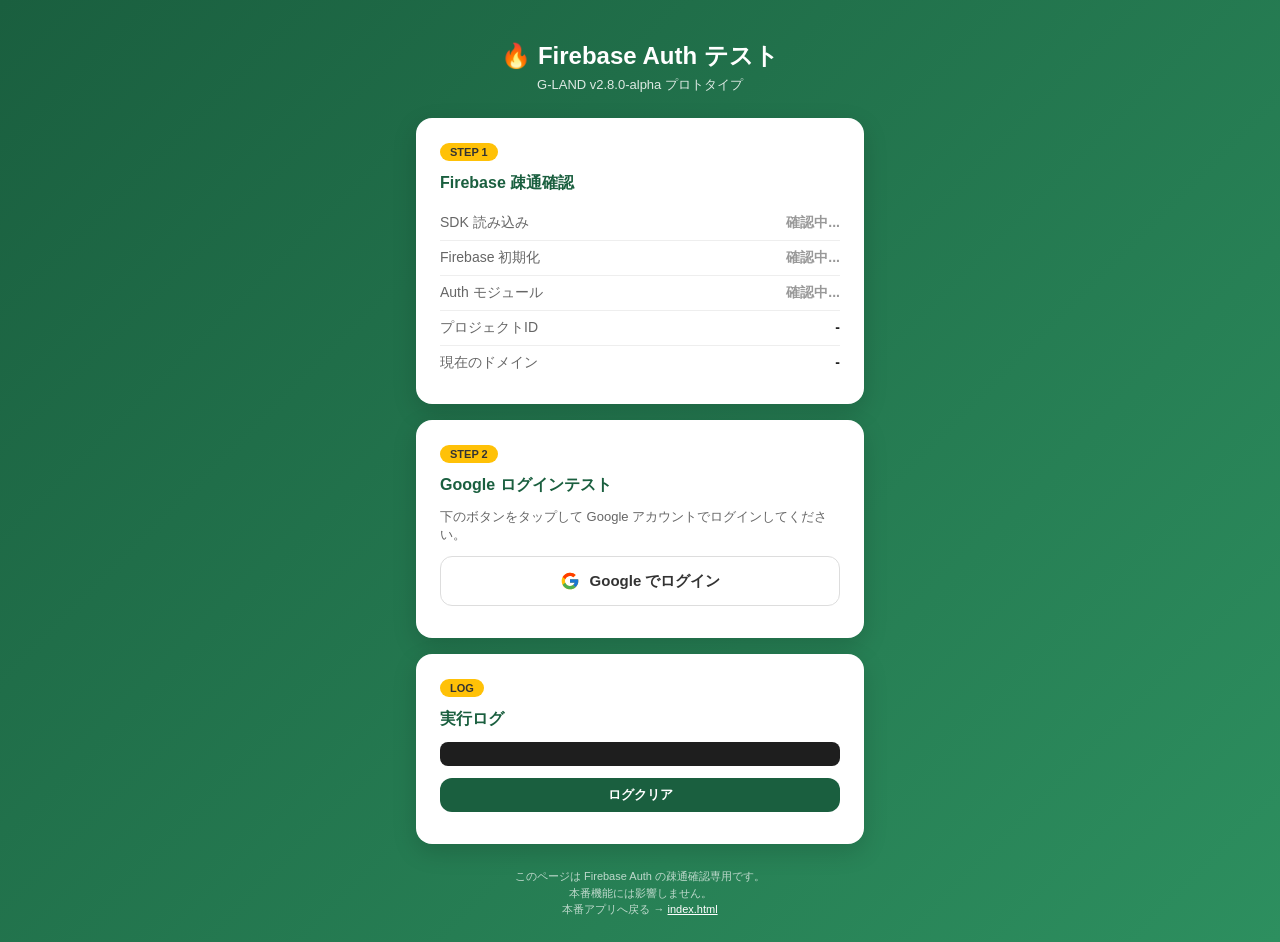
==== firebase-test.html @ 70317b06 "G-LAND v2.8.0-alpha リリース（Firebase Auth 疎通確認プロトタイプ）" ====
<!DOCTYPE html>
<html lang="ja">
<head>
  <meta charset="UTF-8">
  <meta name="viewport" content="width=device-width, initial-scale=1.0, viewport-fit=cover">
  <meta name="theme-color" content="#1a5f3f">
  <title>G-LAND Firebase Auth テスト (v2.8.0-alpha)</title>

  <style>
    * { -webkit-tap-highlight-color: transparent; box-sizing: border-box; }
    html, body {
      margin: 0; padding: 0;
      font-family: -apple-system, BlinkMacSystemFont, "Hiragino Sans", "Meiryo", sans-serif;
      background: linear-gradient(135deg, #1a5f3f 0%, #2d8f5f 100%);
      color: #222;
      min-height: 100vh;
    }
    .container {
      max-width: 480px;
      margin: 0 auto;
      padding: 24px 16px;
    }
    .card {
      background: #fff;
      border-radius: 16px;
      padding: 24px;
      margin-bottom: 16px;
      box-shadow: 0 8px 24px rgba(0,0,0,0.15);
    }
    h1 {
      color: #fff;
      text-align: center;
      font-size: 24px;
      margin: 16px 0 4px;
      font-weight: 700;
    }
    .subtitle {
      color: rgba(255,255,255,0.85);
      text-align: center;
      font-size: 13px;
      margin-bottom: 24px;
    }
    .badge {
      display: inline-block;
      background: #ffc107;
      color: #333;
      font-size: 11px;
      font-weight: 700;
      padding: 3px 10px;
      border-radius: 10px;
      margin-bottom: 12px;
    }
    h2 { font-size: 16px; margin: 0 0 12px; color: #1a5f3f; }
    .status-row {
      display: flex;
      justify-content: space-between;
      padding: 8px 0;
      border-bottom: 1px solid #eee;
      font-size: 14px;
    }
    .status-row:last-child { border-bottom: 0; }
    .status-label { color: #666; }
    .status-value { font-weight: 600; }
    .status-ok { color: #2d8f5f; }
    .status-ng { color: #d32f2f; }
    .status-wait { color: #999; }

    .btn {
      display: block;
      width: 100%;
      padding: 14px 20px;
      border-radius: 12px;
      border: none;
      font-size: 15px;
      font-weight: 600;
      cursor: pointer;
      transition: transform 0.1s, box-shadow 0.1s;
      margin: 8px 0;
    }
    .btn:active { transform: scale(0.98); }
    .btn-google {
      background: #fff;
      color: #333;
      border: 1px solid #ddd;
      display: flex;
      align-items: center;
      justify-content: center;
      gap: 10px;
    }
    .btn-google:hover { box-shadow: 0 4px 12px rgba(0,0,0,0.1); }
    .btn-google svg { width: 20px; height: 20px; }
    .btn-danger {
      background: #d32f2f;
      color: #fff;
    }
    .btn-primary {
      background: #1a5f3f;
      color: #fff;
    }

    .user-profile {
      display: flex;
      align-items: center;
      gap: 12px;
      padding: 12px;
      background: #f0f7f2;
      border-radius: 10px;
      margin-bottom: 12px;
    }
    .user-avatar {
      width: 48px;
      height: 48px;
      border-radius: 50%;
      background: #ccc;
    }
    .user-info { flex: 1; min-width: 0; }
    .user-name { font-weight: 600; font-size: 14px; }
    .user-email { font-size: 12px; color: #666; overflow: hidden; text-overflow: ellipsis; }

    .log {
      background: #1e1e1e;
      color: #e0e0e0;
      font-family: "Menlo", "Consolas", monospace;
      font-size: 11px;
      padding: 12px;
      border-radius: 8px;
      max-height: 240px;
      overflow-y: auto;
      white-space: pre-wrap;
      word-break: break-all;
      line-height: 1.4;
    }
    .log-info { color: #64d9ff; }
    .log-ok { color: #7cffb8; }
    .log-err { color: #ff8f8f; }
    .log-warn { color: #ffd166; }

    .footer-note {
      text-align: center;
      color: rgba(255,255,255,0.7);
      font-size: 11px;
      margin-top: 24px;
      line-height: 1.5;
    }
    code {
      background: #f0f0f0;
      padding: 2px 6px;
      border-radius: 4px;
      font-family: monospace;
      font-size: 12px;
    }
  </style>
</head>
<body>
  <div class="container">
    <h1>🔥 Firebase Auth テスト</h1>
    <div class="subtitle">G-LAND v2.8.0-alpha プロトタイプ</div>

    <!-- 疎通ステータス -->
    <div class="card">
      <span class="badge">STEP 1</span>
      <h2>Firebase 疎通確認</h2>
      <div class="status-row">
        <span class="status-label">SDK 読み込み</span>
        <span class="status-value status-wait" id="stat-sdk">確認中...</span>
      </div>
      <div class="status-row">
        <span class="status-label">Firebase 初期化</span>
        <span class="status-value status-wait" id="stat-init">確認中...</span>
      </div>
      <div class="status-row">
        <span class="status-label">Auth モジュール</span>
        <span class="status-value status-wait" id="stat-auth">確認中...</span>
      </div>
      <div class="status-row">
        <span class="status-label">プロジェクトID</span>
        <span class="status-value" id="stat-project">-</span>
      </div>
      <div class="status-row">
        <span class="status-label">現在のドメイン</span>
        <span class="status-value" id="stat-domain">-</span>
      </div>
    </div>

    <!-- ログイン操作 -->
    <div class="card">
      <span class="badge">STEP 2</span>
      <h2>Google ログインテスト</h2>

      <div id="logged-out-panel">
        <p style="font-size:13px; color:#666; margin:0 0 12px;">
          下のボタンをタップして Google アカウントでログインしてください。
        </p>
        <button class="btn btn-google" id="btn-login" disabled>
          <svg xmlns="http://www.w3.org/2000/svg" viewBox="0 0 48 48">
            <path fill="#FFC107" d="M43.611 20.083H42V20H24v8h11.303c-1.649 4.657-6.08 8-11.303 8-6.627 0-12-5.373-12-12s5.373-12 12-12c3.059 0 5.842 1.154 7.961 3.039l5.657-5.657C34.046 6.053 29.268 4 24 4 12.955 4 4 12.955 4 24s8.955 20 20 20 20-8.955 20-20c0-1.341-.138-2.65-.389-3.917z"/>
            <path fill="#FF3D00" d="M6.306 14.691l6.571 4.819C14.655 15.108 18.961 12 24 12c3.059 0 5.842 1.154 7.961 3.039l5.657-5.657C34.046 6.053 29.268 4 24 4 16.318 4 9.656 8.337 6.306 14.691z"/>
            <path fill="#4CAF50" d="M24 44c5.166 0 9.86-1.977 13.409-5.192l-6.19-5.238C29.211 35.091 26.715 36 24 36c-5.202 0-9.619-3.317-11.283-7.946l-6.522 5.025C9.505 39.556 16.227 44 24 44z"/>
            <path fill="#1976D2" d="M43.611 20.083H42V20H24v8h11.303c-.792 2.237-2.231 4.166-4.087 5.571.001-.001.002-.001.003-.002l6.19 5.238C36.971 39.205 44 34 44 24c0-1.341-.138-2.65-.389-3.917z"/>
          </svg>
          Google でログイン
        </button>
      </div>

      <div id="logged-in-panel" style="display:none;">
        <div class="user-profile">
          <img id="user-photo" class="user-avatar" src="" alt="">
          <div class="user-info">
            <div class="user-name" id="user-name">-</div>
            <div class="user-email" id="user-email">-</div>
          </div>
        </div>
        <div class="status-row">
          <span class="status-label">Firebase UID</span>
          <span class="status-value" id="user-uid" style="font-size:11px;">-</span>
        </div>
        <div class="status-row">
          <span class="status-label">ログイン方式</span>
          <span class="status-value" id="user-provider">-</span>
        </div>
        <button class="btn btn-danger" id="btn-logout" style="margin-top:16px;">
          ログアウト
        </button>
      </div>
    </div>

    <!-- ログ表示 -->
    <div class="card">
      <span class="badge">LOG</span>
      <h2>実行ログ</h2>
      <div class="log" id="log"></div>
      <button class="btn btn-primary" id="btn-clear-log" style="margin-top:12px; padding:8px; font-size:13px;">
        ログクリア
      </button>
    </div>

    <div class="footer-note">
      このページは Firebase Auth の疎通確認専用です。<br>
      本番機能には影響しません。<br>
      本番アプリへ戻る → <a href="./" style="color:#fff; text-decoration:underline;">index.html</a>
    </div>
  </div>

  <!-- ==== Firebase SDK (v12.16.0 as module) ==== -->
  <script type="module">
    // ---- ログユーティリティ ----
    const logEl = document.getElementById('log');
    function log(msg, level='info') {
      const ts = new Date().toLocaleTimeString('ja-JP');
      const span = document.createElement('div');
      span.className = 'log-' + level;
      span.textContent = `[${ts}] ${msg}`;
      logEl.appendChild(span);
      logEl.scrollTop = logEl.scrollHeight;
      console.log(`[fb-test][${level}]`, msg);
    }
    function setStatus(id, text, cls) {
      const el = document.getElementById(id);
      if (!el) return;
      el.textContent = text;
      el.className = 'status-value ' + (cls || '');
    }

    document.getElementById('btn-clear-log').addEventListener('click', () => {
      logEl.innerHTML = '';
      log('ログをクリアしました', 'info');
    });

    log('=== Firebase Auth テスト開始 ===', 'info');
    log(`URL: ${location.href}`, 'info');
    log(`Domain: ${location.hostname}`, 'info');
    setStatus('stat-domain', location.hostname);

    // ---- Firebase 設定 ----
    const firebaseConfig = {
      apiKey: "AIzaSyBC31Nhc_QWi7PKqSfxT6U1in3F-9Vf95w",
      authDomain: "gland-golf.firebaseapp.com",
      projectId: "gland-golf",
      storageBucket: "gland-golf.firebasestorage.app",
      messagingSenderId: "328605356763",
      appId: "1:328605356763:web:a7f929f0153b3466d772fe"
    };
    setStatus('stat-project', firebaseConfig.projectId);

    // ---- Firebase SDK 動的 import ----
    let app, auth, GoogleAuthProvider, signInWithPopup, signOut, onAuthStateChanged;

    try {
      log('Firebase SDK を読み込み中... (v12.16.0)', 'info');
      const appMod = await import('https://www.gstatic.com/firebasejs/12.16.0/firebase-app.js');
      const authMod = await import('https://www.gstatic.com/firebasejs/12.16.0/firebase-auth.js');
      log('SDK モジュール取得成功', 'ok');
      setStatus('stat-sdk', '✅ OK', 'status-ok');

      const { initializeApp } = appMod;
      ({ GoogleAuthProvider, signInWithPopup, signOut, onAuthStateChanged } = authMod);
      const { getAuth } = authMod;

      log('Firebase 初期化中...', 'info');
      app = initializeApp(firebaseConfig);
      log(`Firebase App 初期化成功: ${app.name}`, 'ok');
      setStatus('stat-init', '✅ OK', 'status-ok');

      auth = getAuth(app);
      auth.languageCode = 'ja';
      log('Auth モジュール取得成功', 'ok');
      setStatus('stat-auth', '✅ OK', 'status-ok');

      document.getElementById('btn-login').disabled = false;
      log('準備完了。ログインボタンを押してください。', 'ok');

    } catch (err) {
      log(`初期化エラー: ${err.message}`, 'err');
      setStatus('stat-sdk', '❌ 失敗', 'status-ng');
      console.error(err);
      return;
    }

    // ---- Auth 状態監視 ----
    onAuthStateChanged(auth, (user) => {
      if (user) {
        log(`✅ ログイン検出: ${user.displayName || '(名前なし)'}`, 'ok');
        log(`   UID: ${user.uid}`, 'info');
        log(`   Email: ${user.email || '(取得不可)'}`, 'info');

        document.getElementById('logged-out-panel').style.display = 'none';
        document.getElementById('logged-in-panel').style.display = 'block';
        document.getElementById('user-name').textContent = user.displayName || '(名前未設定)';
        document.getElementById('user-email').textContent = user.email || '(メールなし)';
        document.getElementById('user-uid').textContent = user.uid.slice(0,20) + '...';
        document.getElementById('user-photo').src = user.photoURL || '';

        const providerId = user.providerData?.[0]?.providerId || 'unknown';
        document.getElementById('user-provider').textContent = providerId;
      } else {
        log('未ログイン状態', 'warn');
        document.getElementById('logged-out-panel').style.display = 'block';
        document.getElementById('logged-in-panel').style.display = 'none';
      }
    });

    // ---- ログインボタン ----
    document.getElementById('btn-login').addEventListener('click', async () => {
      log('Google ログイン開始...', 'info');
      const btn = document.getElementById('btn-login');
      btn.disabled = true;
      btn.textContent = 'ログイン中...';

      try {
        const provider = new GoogleAuthProvider();
        provider.setCustomParameters({ prompt: 'select_account' });
        const result = await signInWithPopup(auth, provider);
        log(`ログイン成功: ${result.user.displayName}`, 'ok');
      } catch (err) {
        log(`ログインエラー: ${err.code} - ${err.message}`, 'err');

        // エラーコード別の詳細ヘルプ
        if (err.code === 'auth/unauthorized-domain') {
          log('→ このドメインが承認済みドメインに登録されていません', 'err');
          log(`→ Firebase Console → Authentication → 設定 → 承認済みドメインに "${location.hostname}" を追加してください`, 'warn');
        } else if (err.code === 'auth/popup-blocked') {
          log('→ ポップアップがブロックされました。ブラウザ設定を確認してください', 'warn');
        } else if (err.code === 'auth/popup-closed-by-user') {
          log('→ ユーザーがログインをキャンセルしました', 'warn');
        } else if (err.code === 'auth/cancelled-popup-request') {
          log('→ 別のポップアップ処理が進行中です', 'warn');
        }
        console.error(err);
      } finally {
        btn.disabled = false;
        btn.innerHTML = `
          <svg xmlns="http://www.w3.org/2000/svg" viewBox="0 0 48 48">
            <path fill="#FFC107" d="M43.611 20.083H42V20H24v8h11.303c-1.649 4.657-6.08 8-11.303 8-6.627 0-12-5.373-12-12s5.373-12 12-12c3.059 0 5.842 1.154 7.961 3.039l5.657-5.657C34.046 6.053 29.268 4 24 4 12.955 4 4 12.955 4 24s8.955 20 20 20 20-8.955 20-20c0-1.341-.138-2.65-.389-3.917z"/>
            <path fill="#FF3D00" d="M6.306 14.691l6.571 4.819C14.655 15.108 18.961 12 24 12c3.059 0 5.842 1.154 7.961 3.039l5.657-5.657C34.046 6.053 29.268 4 24 4 16.318 4 9.656 8.337 6.306 14.691z"/>
            <path fill="#4CAF50" d="M24 44c5.166 0 9.86-1.977 13.409-5.192l-6.19-5.238C29.211 35.091 26.715 36 24 36c-5.202 0-9.619-3.317-11.283-7.946l-6.522 5.025C9.505 39.556 16.227 44 24 44z"/>
            <path fill="#1976D2" d="M43.611 20.083H42V20H24v8h11.303c-.792 2.237-2.231 4.166-4.087 5.571.001-.001.002-.001.003-.002l6.19 5.238C36.971 39.205 44 34 44 24c0-1.341-.138-2.65-.389-3.917z"/>
          </svg>
          Google でログイン
        `;
      }
    });

    // ---- ログアウトボタン ----
    document.getElementById('btn-logout').addEventListener('click', async () => {
      log('ログアウト実行中...', 'info');
      try {
        await signOut(auth);
        log('ログアウト成功', 'ok');
      } catch (err) {
        log(`ログアウトエラー: ${err.message}`, 'err');
      }
    });
  </script>
</body>
</html>
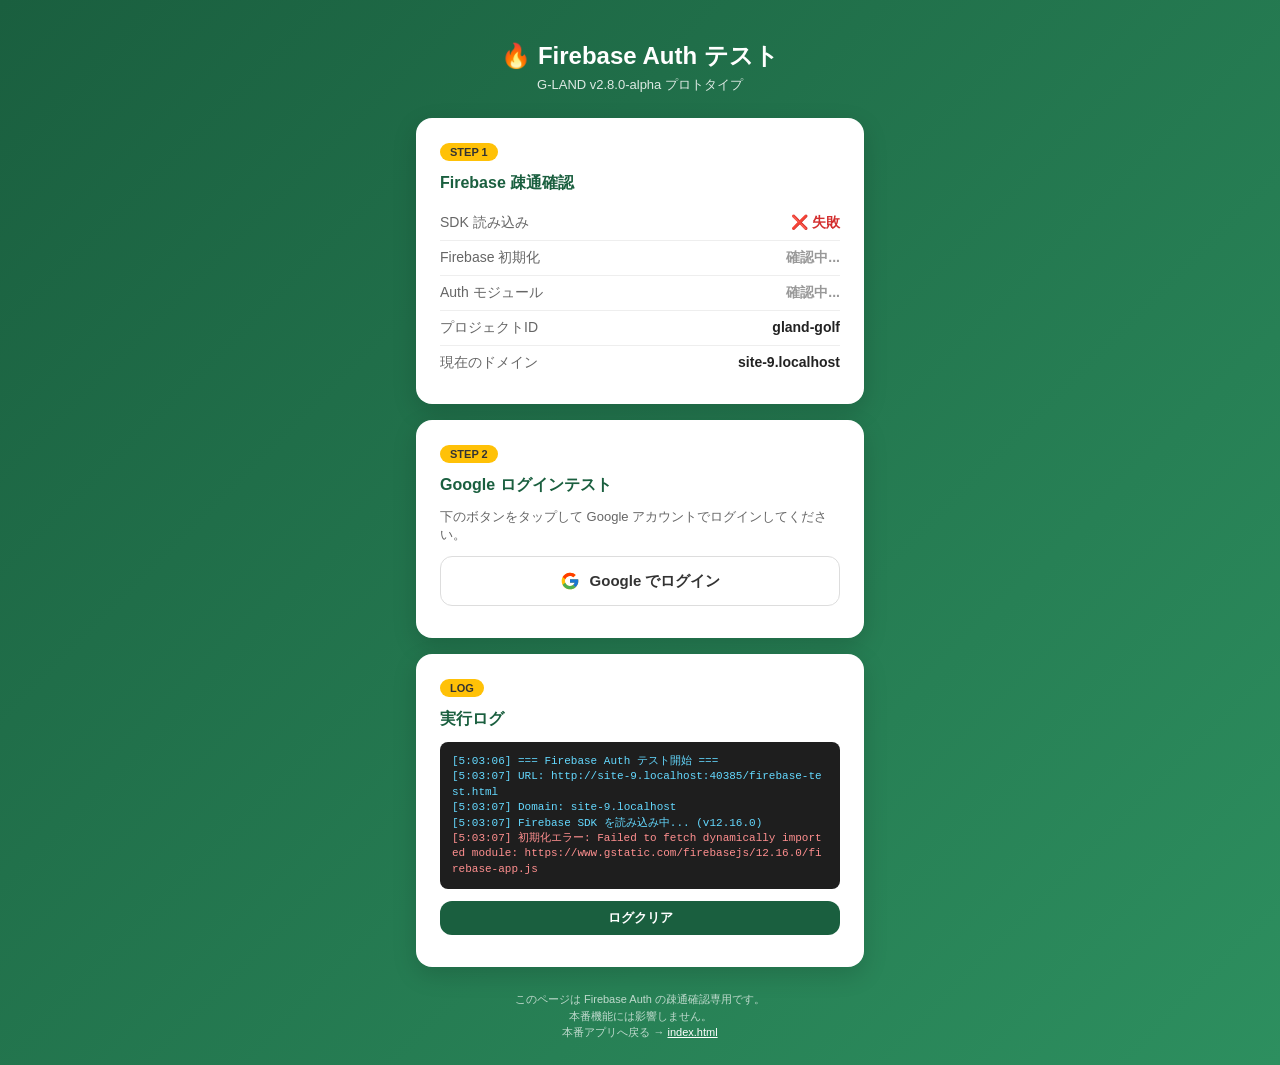
==== commit e99c9b12: "Fix syntax error in firebase-test.html (async IIFE wrap)" ====
--- a/firebase-test.html
+++ b/firebase-test.html
@@ -266,58 +266,60 @@
       log('ログをクリアしました', 'info');
     });
 
-    log('=== Firebase Auth テスト開始 ===', 'info');
-    log(`URL: ${location.href}`, 'info');
-    log(`Domain: ${location.hostname}`, 'info');
-    setStatus('stat-domain', location.hostname);
-
-    // ---- Firebase 設定 ----
-    const firebaseConfig = {
-      apiKey: "AIzaSyBC31Nhc_QWi7PKqSfxT6U1in3F-9Vf95w",
-      authDomain: "gland-golf.firebaseapp.com",
-      projectId: "gland-golf",
-      storageBucket: "gland-golf.firebasestorage.app",
-      messagingSenderId: "328605356763",
-      appId: "1:328605356763:web:a7f929f0153b3466d772fe"
-    };
-    setStatus('stat-project', firebaseConfig.projectId);
-
-    // ---- Firebase SDK 動的 import ----
-    let app, auth, GoogleAuthProvider, signInWithPopup, signOut, onAuthStateChanged;
-
-    try {
-      log('Firebase SDK を読み込み中... (v12.16.0)', 'info');
-      const appMod = await import('https://www.gstatic.com/firebasejs/12.16.0/firebase-app.js');
-      const authMod = await import('https://www.gstatic.com/firebasejs/12.16.0/firebase-auth.js');
-      log('SDK モジュール取得成功', 'ok');
-      setStatus('stat-sdk', '✅ OK', 'status-ok');
-
-      const { initializeApp } = appMod;
-      ({ GoogleAuthProvider, signInWithPopup, signOut, onAuthStateChanged } = authMod);
-      const { getAuth } = authMod;
-
-      log('Firebase 初期化中...', 'info');
-      app = initializeApp(firebaseConfig);
-      log(`Firebase App 初期化成功: ${app.name}`, 'ok');
-      setStatus('stat-init', '✅ OK', 'status-ok');
-
-      auth = getAuth(app);
-      auth.languageCode = 'ja';
-      log('Auth モジュール取得成功', 'ok');
-      setStatus('stat-auth', '✅ OK', 'status-ok');
-
-      document.getElementById('btn-login').disabled = false;
-      log('準備完了。ログインボタンを押してください。', 'ok');
-
-    } catch (err) {
-      log(`初期化エラー: ${err.message}`, 'err');
-      setStatus('stat-sdk', '❌ 失敗', 'status-ng');
-      console.error(err);
-      return;
-    }
-
-    // ---- Auth 状態監視 ----
-    onAuthStateChanged(auth, (user) => {
+    // 全体をasync IIFEでラップ（トップレベルreturnを防ぐ）
+    (async () => {
+      log('=== Firebase Auth テスト開始 ===', 'info');
+      log(`URL: ${location.href}`, 'info');
+      log(`Domain: ${location.hostname}`, 'info');
+      setStatus('stat-domain', location.hostname);
+
+      // ---- Firebase 設定 ----
+      const firebaseConfig = {
+        apiKey: "AIzaSyBC31Nhc_QWi7PKqSfxT6U1in3F-9Vf95w",
+        authDomain: "gland-golf.firebaseapp.com",
+        projectId: "gland-golf",
+        storageBucket: "gland-golf.firebasestorage.app",
+        messagingSenderId: "328605356763",
+        appId: "1:328605356763:web:a7f929f0153b3466d772fe"
+      };
+      setStatus('stat-project', firebaseConfig.projectId);
+
+      // ---- Firebase SDK 動的 import ----
+      let app, auth, GoogleAuthProvider, signInWithPopup, signOut, onAuthStateChanged;
+
+      try {
+        log('Firebase SDK を読み込み中... (v12.16.0)', 'info');
+        const appMod = await import('https://www.gstatic.com/firebasejs/12.16.0/firebase-app.js');
+        const authMod = await import('https://www.gstatic.com/firebasejs/12.16.0/firebase-auth.js');
+        log('SDK モジュール取得成功', 'ok');
+        setStatus('stat-sdk', '✅ OK', 'status-ok');
+
+        const { initializeApp } = appMod;
+        ({ GoogleAuthProvider, signInWithPopup, signOut, onAuthStateChanged } = authMod);
+        const { getAuth } = authMod;
+
+        log('Firebase 初期化中...', 'info');
+        app = initializeApp(firebaseConfig);
+        log(`Firebase App 初期化成功: ${app.name}`, 'ok');
+        setStatus('stat-init', '✅ OK', 'status-ok');
+
+        auth = getAuth(app);
+        auth.languageCode = 'ja';
+        log('Auth モジュール取得成功', 'ok');
+        setStatus('stat-auth', '✅ OK', 'status-ok');
+
+        document.getElementById('btn-login').disabled = false;
+        log('準備完了。ログインボタンを押してください。', 'ok');
+
+      } catch (err) {
+        log(`初期化エラー: ${err.message}`, 'err');
+        setStatus('stat-sdk', '❌ 失敗', 'status-ng');
+        console.error(err);
+        return;
+      }
+
+      // ---- Auth 状態監視 ----
+      onAuthStateChanged(auth, (user) => {
       if (user) {
         log(`✅ ログイン検出: ${user.displayName || '(名前なし)'}`, 'ok');
         log(`   UID: ${user.uid}`, 'info');
@@ -339,57 +341,58 @@
       }
     });
 
-    // ---- ログインボタン ----
-    document.getElementById('btn-login').addEventListener('click', async () => {
-      log('Google ログイン開始...', 'info');
-      const btn = document.getElementById('btn-login');
-      btn.disabled = true;
-      btn.textContent = 'ログイン中...';
-
-      try {
-        const provider = new GoogleAuthProvider();
-        provider.setCustomParameters({ prompt: 'select_account' });
-        const result = await signInWithPopup(auth, provider);
-        log(`ログイン成功: ${result.user.displayName}`, 'ok');
-      } catch (err) {
-        log(`ログインエラー: ${err.code} - ${err.message}`, 'err');
-
-        // エラーコード別の詳細ヘルプ
-        if (err.code === 'auth/unauthorized-domain') {
-          log('→ このドメインが承認済みドメインに登録されていません', 'err');
-          log(`→ Firebase Console → Authentication → 設定 → 承認済みドメインに "${location.hostname}" を追加してください`, 'warn');
-        } else if (err.code === 'auth/popup-blocked') {
-          log('→ ポップアップがブロックされました。ブラウザ設定を確認してください', 'warn');
-        } else if (err.code === 'auth/popup-closed-by-user') {
-          log('→ ユーザーがログインをキャンセルしました', 'warn');
-        } else if (err.code === 'auth/cancelled-popup-request') {
-          log('→ 別のポップアップ処理が進行中です', 'warn');
-        }
-        console.error(err);
-      } finally {
-        btn.disabled = false;
-        btn.innerHTML = `
+      // ---- ログインボタン ----
+      document.getElementById('btn-login').addEventListener('click', async () => {
+        log('Google ログイン開始...', 'info');
+        const btn = document.getElementById('btn-login');
+        btn.disabled = true;
+        btn.textContent = 'ログイン中...';
+
+        try {
+          const provider = new GoogleAuthProvider();
+          provider.setCustomParameters({ prompt: 'select_account' });
+          const result = await signInWithPopup(auth, provider);
+          log(`ログイン成功: ${result.user.displayName}`, 'ok');
+        } catch (err) {
+          log(`ログインエラー: ${err.code} - ${err.message}`, 'err');
+
+          // エラーコード別の詳細ヘルプ
+          if (err.code === 'auth/unauthorized-domain') {
+            log('→ このドメインが承認済みドメインに登録されていません', 'err');
+            log(`→ Firebase Console → Authentication → 設定 → 承認済みドメインに "${location.hostname}" を追加してください`, 'warn');
+          } else if (err.code === 'auth/popup-blocked') {
+            log('→ ポップアップがブロックされました。ブラウザ設定を確認してください', 'warn');
+          } else if (err.code === 'auth/popup-closed-by-user') {
+            log('→ ユーザーがログインをキャンセルしました', 'warn');
+          } else if (err.code === 'auth/cancelled-popup-request') {
+            log('→ 別のポップアップ処理が進行中です', 'warn');
+          }
+          console.error(err);
+        } finally {
+          btn.disabled = false;
+          btn.innerHTML = `
           <svg xmlns="http://www.w3.org/2000/svg" viewBox="0 0 48 48">
             <path fill="#FFC107" d="M43.611 20.083H42V20H24v8h11.303c-1.649 4.657-6.08 8-11.303 8-6.627 0-12-5.373-12-12s5.373-12 12-12c3.059 0 5.842 1.154 7.961 3.039l5.657-5.657C34.046 6.053 29.268 4 24 4 12.955 4 4 12.955 4 24s8.955 20 20 20 20-8.955 20-20c0-1.341-.138-2.65-.389-3.917z"/>
             <path fill="#FF3D00" d="M6.306 14.691l6.571 4.819C14.655 15.108 18.961 12 24 12c3.059 0 5.842 1.154 7.961 3.039l5.657-5.657C34.046 6.053 29.268 4 24 4 16.318 4 9.656 8.337 6.306 14.691z"/>
             <path fill="#4CAF50" d="M24 44c5.166 0 9.86-1.977 13.409-5.192l-6.19-5.238C29.211 35.091 26.715 36 24 36c-5.202 0-9.619-3.317-11.283-7.946l-6.522 5.025C9.505 39.556 16.227 44 24 44z"/>
             <path fill="#1976D2" d="M43.611 20.083H42V20H24v8h11.303c-.792 2.237-2.231 4.166-4.087 5.571.001-.001.002-.001.003-.002l6.19 5.238C36.971 39.205 44 34 44 24c0-1.341-.138-2.65-.389-3.917z"/>
           </svg>
-          Google でログイン
-        `;
-      }
-    });
-
-    // ---- ログアウトボタン ----
-    document.getElementById('btn-logout').addEventListener('click', async () => {
-      log('ログアウト実行中...', 'info');
-      try {
-        await signOut(auth);
-        log('ログアウト成功', 'ok');
-      } catch (err) {
-        log(`ログアウトエラー: ${err.message}`, 'err');
-      }
-    });
+            Google でログイン
+          `;
+        }
+      });
+
+      // ---- ログアウトボタン ----
+      document.getElementById('btn-logout').addEventListener('click', async () => {
+        log('ログアウト実行中...', 'info');
+        try {
+          await signOut(auth);
+          log('ログアウト成功', 'ok');
+        } catch (err) {
+          log(`ログアウトエラー: ${err.message}`, 'err');
+        }
+      });
+    })(); // async IIFE 終了
   </script>
 </body>
 </html>
